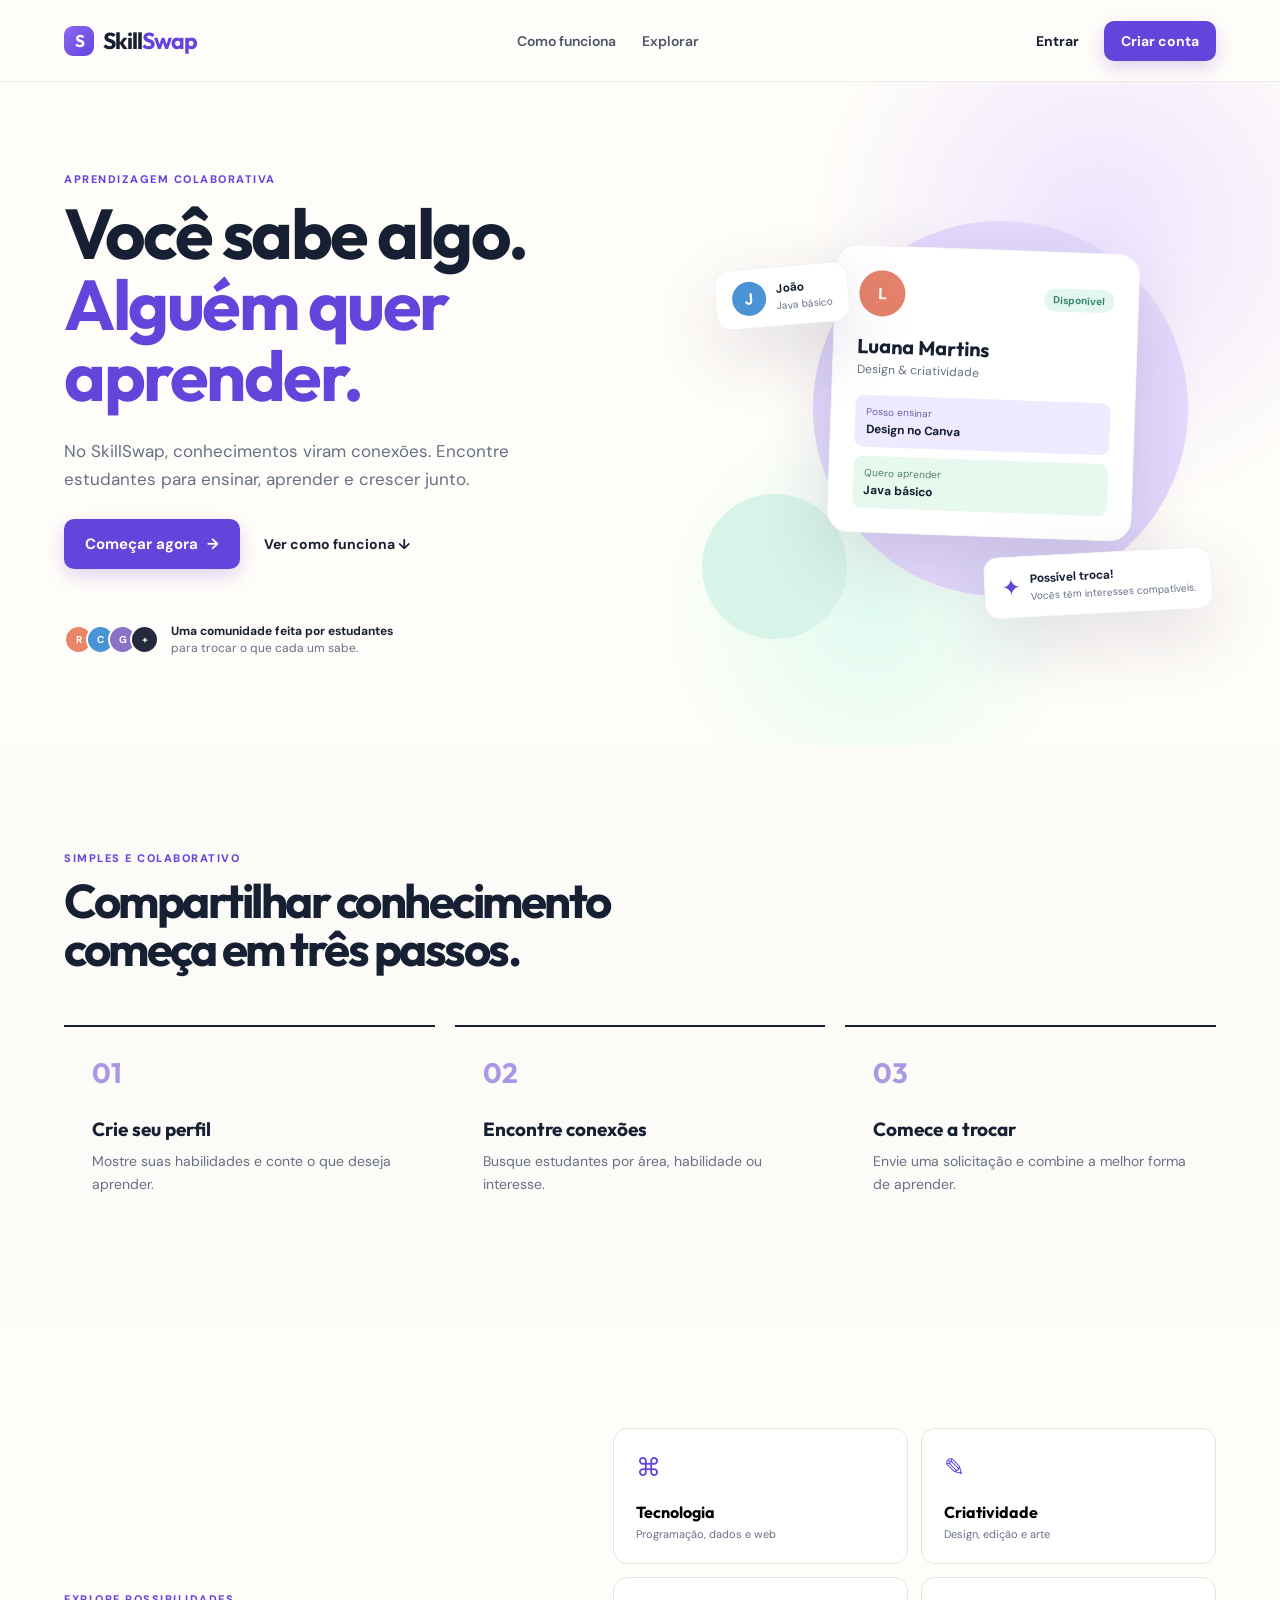
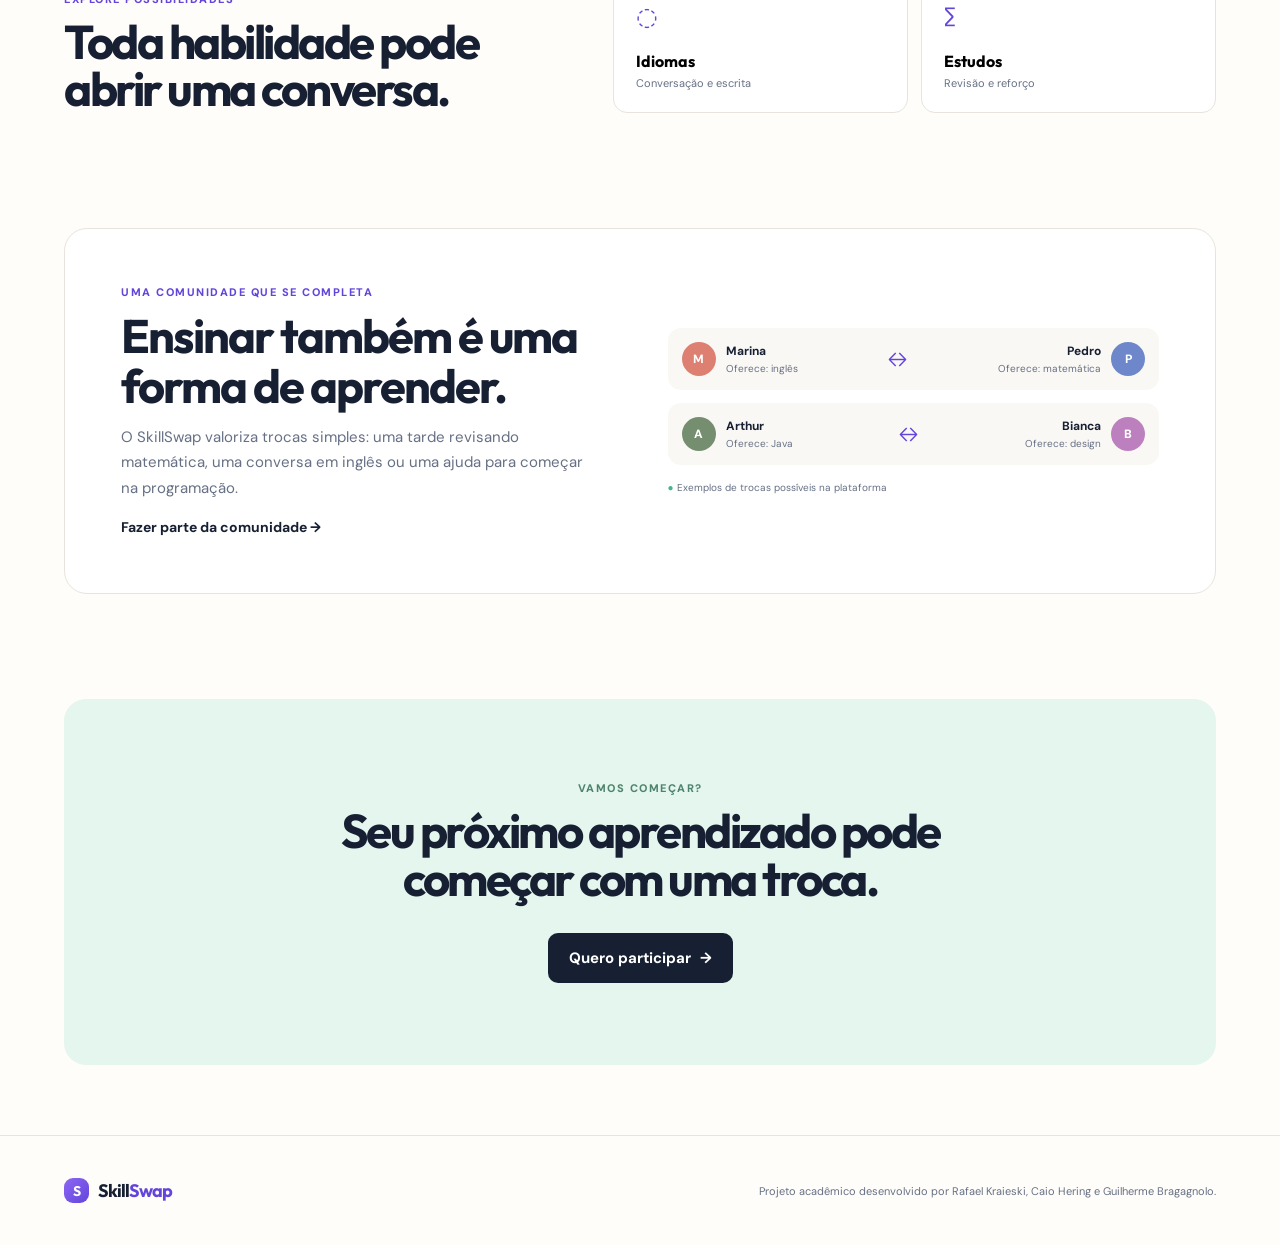
==== src/main/resources/static/index.html @ b2988744 "feat: cria base inicial do SkillSwap" ====
<!DOCTYPE html>
<html lang="pt-BR">
<head>
    <meta charset="UTF-8">
    <meta name="viewport" content="width=device-width, initial-scale=1.0">
    <meta name="description" content="SkillSwap - troque conhecimentos e aprenda com outros estudantes.">
    <title>SkillSwap | Aprender é melhor quando se compartilha</title>
    <link rel="preconnect" href="https://fonts.googleapis.com">
    <link rel="preconnect" href="https://fonts.gstatic.com" crossorigin>
    <link href="https://fonts.googleapis.com/css2?family=DM+Sans:wght@400;500;600;700&family=Outfit:wght@600;700;800&display=swap" rel="stylesheet">
    <link rel="stylesheet" href="css/style.css">
</head>
<body>
    <header class="topbar">
        <a class="brand" href="#inicio" aria-label="SkillSwap, página inicial">
            <span class="brand-mark">S</span>
            <span>Skill<span>Swap</span></span>
        </a>
        <nav aria-label="Navegação principal">
            <a href="#como-funciona">Como funciona</a>
            <a href="#categorias">Explorar</a>
        </nav>
        <div class="header-actions">
            <button class="button button-ghost" type="button" data-demo-message="A área de login será criada no Ciclo 2.">Entrar</button>
            <a class="button button-primary" href="#participar">Criar conta</a>
        </div>
    </header>

    <main id="inicio">
        <section class="hero" aria-labelledby="hero-title">
            <div class="hero-copy">
                <p class="eyebrow">APRENDIZAGEM COLABORATIVA</p>
                <h1 id="hero-title">Você sabe algo. <em>Alguém quer aprender.</em></h1>
                <p class="hero-text">No SkillSwap, conhecimentos viram conexões. Encontre estudantes para ensinar, aprender e crescer junto.</p>
                <div class="hero-actions">
                    <a class="button button-primary button-large" href="#participar">Começar agora <span aria-hidden="true">→</span></a>
                    <a class="text-link" href="#como-funciona">Ver como funciona <span aria-hidden="true">↓</span></a>
                </div>
                <div class="social-proof" aria-label="Informações da comunidade">
                    <div class="avatars" aria-hidden="true"><span>R</span><span>C</span><span>G</span><span>+</span></div>
                    <p><strong>Uma comunidade feita por estudantes</strong><br>para trocar o que cada um sabe.</p>
                </div>
            </div>
            <div class="hero-visual" aria-label="Exemplo de conexão entre habilidades">
                <div class="orb orb-one"></div>
                <div class="orb orb-two"></div>
                <article class="profile-card profile-main">
                    <div class="profile-top"><span class="avatar avatar-lu">L</span><span class="online">Disponível</span></div>
                    <h2>Luana Martins</h2>
                    <p>Design &amp; criatividade</p>
                    <div class="skill-row"><span>Posso ensinar</span><b>Design no Canva</b></div>
                    <div class="skill-row wants"><span>Quero aprender</span><b>Java básico</b></div>
                </article>
                <article class="profile-card profile-small profile-left">
                    <span class="avatar avatar-jo">J</span><div><b>João</b><small>Java básico</small></div>
                </article>
                <article class="match-card"><span class="match-icon">✦</span><div><b>Possível troca!</b><small>Vocês têm interesses compatíveis.</small></div></article>
            </div>
        </section>

        <section class="steps" id="como-funciona" aria-labelledby="steps-title">
            <div class="section-heading"><p class="eyebrow">SIMPLES E COLABORATIVO</p><h2 id="steps-title">Compartilhar conhecimento começa em três passos.</h2></div>
            <div class="steps-grid">
                <article><span class="step-number">01</span><h3>Crie seu perfil</h3><p>Mostre suas habilidades e conte o que deseja aprender.</p></article>
                <article><span class="step-number">02</span><h3>Encontre conexões</h3><p>Busque estudantes por área, habilidade ou interesse.</p></article>
                <article><span class="step-number">03</span><h3>Comece a trocar</h3><p>Envie uma solicitação e combine a melhor forma de aprender.</p></article>
            </div>
        </section>

        <section class="categories" id="categorias" aria-labelledby="categories-title">
            <div><p class="eyebrow">EXPLORE POSSIBILIDADES</p><h2 id="categories-title">Toda habilidade pode abrir uma conversa.</h2></div>
            <div class="category-grid">
                <button type="button" class="category-card" data-category="Tecnologia" data-icon="⌘" data-skills="Java básico, HTML e CSS, lógica de programação"><span>⌘</span><b>Tecnologia</b><small>Programação, dados e web</small></button>
                <button type="button" class="category-card" data-category="Criatividade" data-icon="✎" data-skills="Canva, edição de vídeo, ilustração"><span>✎</span><b>Criatividade</b><small>Design, edição e arte</small></button>
                <button type="button" class="category-card" data-category="Idiomas" data-icon="◌" data-skills="Conversação em inglês, escrita, apresentações"><span>◌</span><b>Idiomas</b><small>Conversação e escrita</small></button>
                <button type="button" class="category-card" data-category="Estudos" data-icon="∑" data-skills="Matemática, física, organização de estudos"><span>∑</span><b>Estudos</b><small>Revisão e reforço</small></button>
            </div>
        </section>

        <section class="community" aria-labelledby="community-title">
            <div class="community-card">
                <div class="community-copy"><p class="eyebrow">UMA COMUNIDADE QUE SE COMPLETA</p><h2 id="community-title">Ensinar também é uma forma de aprender.</h2><p>O SkillSwap valoriza trocas simples: uma tarde revisando matemática, uma conversa em inglês ou uma ajuda para começar na programação.</p><a class="text-link" href="#participar">Fazer parte da comunidade <span aria-hidden="true">→</span></a></div>
                <div class="connection-list" aria-label="Exemplos de trocas de conhecimento">
                    <article><span class="mini-avatar a1">M</span><div><b>Marina</b><small>Oferece: inglês</small></div><span class="swap-arrow">↔</span><div class="align-right"><b>Pedro</b><small>Oferece: matemática</small></div><span class="mini-avatar a2">P</span></article>
                    <article><span class="mini-avatar a3">A</span><div><b>Arthur</b><small>Oferece: Java</small></div><span class="swap-arrow">↔</span><div class="align-right"><b>Bianca</b><small>Oferece: design</small></div><span class="mini-avatar a4">B</span></article>
                    <p class="connection-note"><span>●</span> Exemplos de trocas possíveis na plataforma</p>
                </div>
            </div>
        </section>

        <section class="cta" id="participar">
            <p class="eyebrow">VAMOS COMEÇAR?</p><h2>Seu próximo aprendizado pode começar com uma troca.</h2>
            <button class="button button-dark button-large" type="button" data-demo-message="O cadastro será implementado no Ciclo 2. Por enquanto, esta é a tela inicial do SkillSwap.">Quero participar <span aria-hidden="true">→</span></button>
        </section>
    </main>

    <footer><a class="brand" href="#inicio"><span class="brand-mark">S</span><span>Skill<span>Swap</span></span></a><p>Projeto acadêmico desenvolvido por Rafael Kraieski, Caio Hering e Guilherme Bragagnolo.</p></footer>
    <div class="modal-backdrop" hidden>
        <section class="category-modal" role="dialog" aria-modal="true" aria-labelledby="modal-title">
            <button class="modal-close" type="button" aria-label="Fechar janela">×</button>
            <span class="modal-icon"></span><p class="eyebrow">EXPLORAR CATEGORIA</p><h2 id="modal-title"></h2><p class="modal-description">Estas são algumas habilidades que poderão aparecer nesta categoria quando a busca for implementada.</p><div class="skill-chips"></div><button class="button button-primary modal-action" type="button">Quero explorar depois</button>
        </section>
    </div>
    <div class="toast" role="status" aria-live="polite"></div>
    <script src="js/app.js"></script>
</body>
</html>
---- src/main/resources/static/css/style.css ----
:root { --ink:#172033; --muted:#667085; --paper:#fffdf9; --purple:#6345db; --violet:#8d67f4; --mint:#d8f4e8; --line:#e8e4dd; --shadow:0 24px 70px rgba(39, 28, 75, .14); }
* { box-sizing:border-box; }
html { scroll-behavior:smooth; }
body { margin:0; color:var(--ink); background:var(--paper); font-family:"DM Sans", Arial, sans-serif; }
a { color:inherit; text-decoration:none; }
button { font:inherit; }
.topbar, main > section, footer { padding-left:max(5vw, 24px); padding-right:max(5vw, 24px); }
.topbar { height:82px; display:flex; align-items:center; justify-content:space-between; gap:24px; border-bottom:1px solid rgba(23,32,51,.07); background:rgba(255,253,249,.9); position:sticky; top:0; z-index:5; backdrop-filter:blur(14px); }
.brand { display:inline-flex; align-items:center; gap:9px; font:700 23px "Outfit", sans-serif; letter-spacing:-1px; }.brand > span:last-child > span { color:var(--purple); }.brand-mark { width:30px; height:30px; border-radius:9px; display:grid; place-items:center; color:#fff; background:linear-gradient(135deg,var(--violet),var(--purple)); font-size:17px; }
nav { display:flex; gap:26px; color:#4b5567; font-size:14px; font-weight:600; } nav a:hover,.text-link:hover { color:var(--purple); }.header-actions { display:flex; align-items:center; gap:8px; }
.button { cursor:pointer; border:0; border-radius:10px; padding:11px 17px; font-weight:700; font-size:14px; transition:.2s transform,.2s box-shadow,.2s background; display:inline-flex; align-items:center; justify-content:center; gap:9px; }.button:hover { transform:translateY(-2px); }.button-primary { color:white; background:var(--purple); box-shadow:0 7px 18px rgba(99,69,219,.22); }.button-primary:hover { background:#5338c4; }.button-ghost { background:transparent; color:var(--ink); }.button-large { padding:15px 21px; font-size:15px; }.button-dark { color:#fff; background:var(--ink); }
.hero { min-height:650px; display:grid; grid-template-columns:1.06fr .94fr; align-items:center; gap:50px; overflow:hidden; background:radial-gradient(circle at 86% 22%,#ede5ff 0,transparent 24%), radial-gradient(circle at 68% 80%,#e1fbf0 0,transparent 21%); }.hero-copy { max-width:615px; padding:90px 0; }.eyebrow { color:var(--purple); margin:0 0 12px; font-size:11px; letter-spacing:1.5px; font-weight:800; }.hero h1,.section-heading h2,.categories h2,.cta h2 { font-family:"Outfit",sans-serif; letter-spacing:-2.5px; line-height:1.01; }.hero h1 { max-width:600px; font-size:clamp(48px,5.5vw,78px); margin:0; }.hero h1 em { color:var(--purple); font-style:normal; }.hero-text { max-width:500px; color:var(--muted); font-size:17px; line-height:1.65; margin:26px 0; }.hero-actions { display:flex; align-items:center; gap:24px; }.text-link { color:var(--ink); font-size:14px; font-weight:700; }.social-proof { display:flex; align-items:center; gap:12px; margin-top:54px; }.social-proof p { margin:0; color:var(--muted); line-height:1.35; font-size:12px; }.social-proof strong { color:var(--ink); }.avatars { display:flex; }.avatars span { width:29px; height:29px; display:grid; place-items:center; margin-left:-7px; border:2px solid var(--paper); border-radius:50%; color:white; font-size:10px; font-weight:bold; background:#ea8568; }.avatars span:nth-child(2){background:#4a93d5}.avatars span:nth-child(3){background:#8a72c9}.avatars span:last-child{background:#242a3b}.avatars span:first-child{margin:0;}
.hero-visual { height:470px; position:relative; }.orb { position:absolute; border-radius:50%; }.orb-one { width:375px; height:375px; background:#e3dafd; right:28px; top:42px; }.orb-two { width:145px; height:145px; background:var(--mint); left:4px; bottom:10px; }.profile-card,.match-card { position:absolute; background:#fff; border:1px solid rgba(23,32,51,.05); box-shadow:var(--shadow); }.profile-main { width:305px; border-radius:22px; right:80px; top:70px; padding:24px; transform:rotate(2deg); }.profile-top { display:flex; justify-content:space-between; align-items:center; }.avatar { display:grid; place-items:center; border-radius:50%; width:46px; height:46px; font-weight:800; color:white; }.avatar-lu { background:#e5826b; }.avatar-jo { background:#4a93d5; }.online { color:#348469; border-radius:30px; padding:5px 9px; background:#e4f7ee; font-size:10px; font-weight:700; }.profile-main h2 { margin:17px 0 3px; font:700 20px "Outfit",sans-serif; }.profile-main > p { margin:0 0 18px; color:var(--muted); font-size:12px; }.skill-row { margin-top:9px; padding:10px 11px; background:#efeaff; border-radius:9px; display:flex; flex-direction:column; gap:3px; }.skill-row span { color:#6d5fa4; font-size:10px; }.skill-row b { font-size:12px; }.skill-row.wants { background:#e7f8ef; }.skill-row.wants span { color:#52806b; }.profile-small { display:flex; gap:10px; align-items:center; padding:12px 16px; left:17px; top:87px; border-radius:16px; transform:rotate(-5deg); }.profile-small .avatar { width:34px; height:34px; }.profile-small b,.profile-small small { display:block; }.profile-small b { font-size:12px; }.profile-small small { color:var(--muted); font-size:10px; margin-top:3px; }.match-card { max-width:236px; display:flex; align-items:center; gap:10px; padding:14px 16px; border-radius:15px; right:4px; bottom:35px; transform:rotate(-3deg); }.match-icon { color:var(--purple); font-size:23px; }.match-card b,.match-card small { display:block; }.match-card b { font-size:12px; }.match-card small { color:var(--muted); line-height:1.3; font-size:10px; margin-top:3px; }
.steps { padding-top:105px; padding-bottom:105px; background:#fcfbf8; }.section-heading { max-width:590px; }.section-heading h2,.categories h2,.cta h2 { margin:0; font-size:clamp(32px,3.7vw,49px); }.steps-grid { display:grid; grid-template-columns:repeat(3,1fr); gap:20px; margin-top:53px; }.steps-grid article { padding:28px; border-top:2px solid var(--ink); }.step-number { color:#a999e5; font:700 28px "Outfit",sans-serif; }.steps-grid h3 { margin:27px 0 9px; font:700 19px "Outfit",sans-serif; }.steps-grid p { margin:0; color:var(--muted); line-height:1.6; font-size:14px; }.categories { padding-top:100px; padding-bottom:105px; display:grid; grid-template-columns:.9fr 1.1fr; gap:55px; align-items:end; }.category-grid { display:grid; grid-template-columns:repeat(2,1fr); gap:13px; }.category-card { padding:22px; text-align:left; cursor:pointer; background:#fff; border:1px solid var(--line); border-radius:14px; transition:.2s transform,.2s border; }.category-card:hover { transform:translateY(-4px); border-color:var(--purple); }.category-card span,.category-card b,.category-card small { display:block; }.category-card span { color:var(--purple); font-size:25px; margin-bottom:18px; }.category-card b { font:700 16px "Outfit",sans-serif; }.category-card small { margin-top:5px; color:var(--muted); font-size:11px; }.cta { margin:0 max(5vw,24px) 70px; padding:82px 40px; text-align:center; border-radius:22px; background:#e4f6ee; }.cta h2 { max-width:700px; margin:0 auto 30px; }.cta .eyebrow { color:#4e836d; }footer { min-height:110px; display:flex; align-items:center; justify-content:space-between; gap:25px; border-top:1px solid var(--line); }footer .brand { font-size:18px; }footer .brand-mark { width:25px; height:25px; font-size:14px; }footer p { color:var(--muted); font-size:11px; }.toast { position:fixed; opacity:0; pointer-events:none; bottom:24px; left:50%; transform:translate(-50%,20px); max-width:380px; padding:12px 16px; color:#fff; border-radius:10px; background:var(--ink); font-size:13px; box-shadow:var(--shadow); transition:.25s opacity,.25s transform; z-index:10; }.toast.show { opacity:1; transform:translate(-50%,0); }
.community { padding-top:10px; padding-bottom:105px; }.community-card { display:grid; grid-template-columns:1fr 1fr; gap:55px; align-items:center; padding:56px; border:1px solid var(--line); border-radius:23px; background:#fff; }.community-copy h2 { max-width:470px; margin:0; font:700 clamp(32px,3.7vw,47px)/1.05 "Outfit",sans-serif; letter-spacing:-2px; }.community-copy > p:not(.eyebrow) { max-width:470px; color:var(--muted); font-size:15px; line-height:1.7; }.connection-list { display:grid; gap:13px; }.connection-list article { display:flex; align-items:center; gap:10px; padding:14px; border-radius:13px; background:#faf8f4; }.mini-avatar { width:34px; height:34px; flex:0 0 34px; display:grid; place-items:center; border-radius:50%; color:#fff; font-size:12px; font-weight:800; }.a1{background:#dd8072}.a2{background:#6e87ca}.a3{background:#768e70}.a4{background:#bd80bf}.connection-list b,.connection-list small { display:block; }.connection-list b { font-size:12px; }.connection-list small { color:var(--muted); margin-top:3px; font-size:10px; }.swap-arrow { color:var(--purple); margin-left:auto; margin-right:auto; font-size:19px; }.align-right { text-align:right; }.connection-note { margin:3px 0 0; color:var(--muted); font-size:10px; }.connection-note span { color:#44b58c; }.modal-backdrop { position:fixed; inset:0; display:grid; place-items:center; padding:24px; background:rgba(23,32,51,.42); backdrop-filter:blur(4px); z-index:20; }.modal-backdrop[hidden] { display:none; }.category-modal { width:min(470px,100%); position:relative; padding:36px; background:var(--paper); border-radius:20px; box-shadow:0 30px 90px rgba(18,20,38,.3); }.modal-close { position:absolute; right:15px; top:12px; cursor:pointer; width:32px; height:32px; color:var(--muted); border:0; background:transparent; font-size:27px; line-height:1; }.modal-icon { display:grid; place-items:center; width:49px; height:49px; margin-bottom:19px; border-radius:14px; color:var(--purple); background:#eee9ff; font-size:27px; }.category-modal h2 { margin:0 0 9px; font:700 31px "Outfit",sans-serif; letter-spacing:-1px; }.modal-description { margin:0; color:var(--muted); font-size:14px; line-height:1.6; }.skill-chips { display:flex; flex-wrap:wrap; gap:8px; margin:25px 0; }.skill-chips span { padding:8px 10px; color:#514587; border-radius:8px; background:#eeeaff; font-size:12px; font-weight:600; }.no-scroll { overflow:hidden; }
@media (max-width:780px){ .topbar{height:68px}.topbar nav,.button-ghost{display:none}.hero{grid-template-columns:1fr;gap:0}.hero-copy{padding:65px 0 25px}.hero-visual{height:400px}.profile-main{right:12%;}.steps-grid,.categories,.community-card{grid-template-columns:1fr}.categories{gap:30px}.community-card{gap:35px;padding:32px}.cta{margin-left:24px;margin-right:24px;padding:65px 22px}footer{align-items:flex-start;flex-direction:column;padding-top:25px;padding-bottom:25px}.hero h1{font-size:52px}.social-proof{margin-top:35px} }
@media (max-width:470px){ .topbar{padding-left:18px;padding-right:18px}.brand{font-size:20px}.header-actions .button-primary{padding:9px 12px}.hero h1{font-size:43px}.hero-actions{align-items:flex-start;flex-direction:column;gap:18px}.hero-visual{transform:scale(.85);transform-origin:left top;width:118%;}.profile-main{right:3%}.category-grid{grid-template-columns:1fr}.steps-grid{gap:0}.steps-grid article{padding-left:0;padding-right:0} }
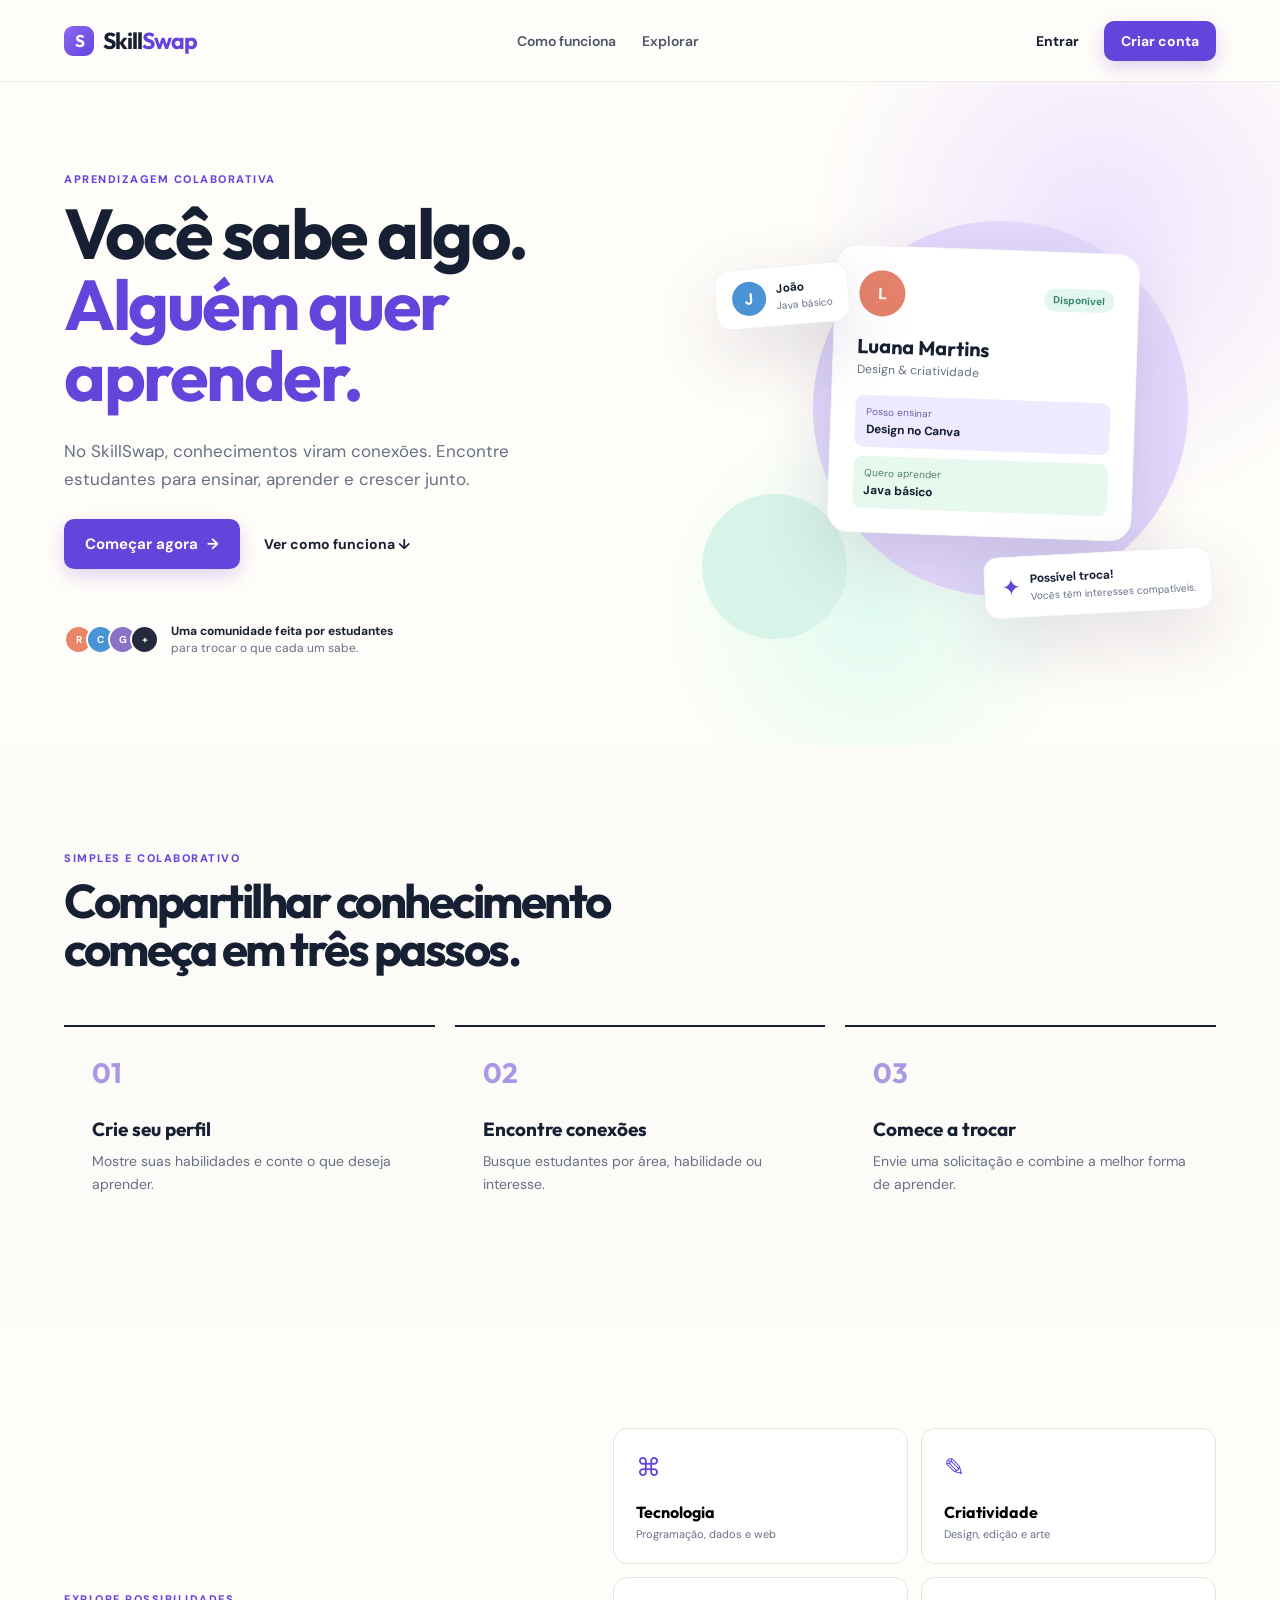
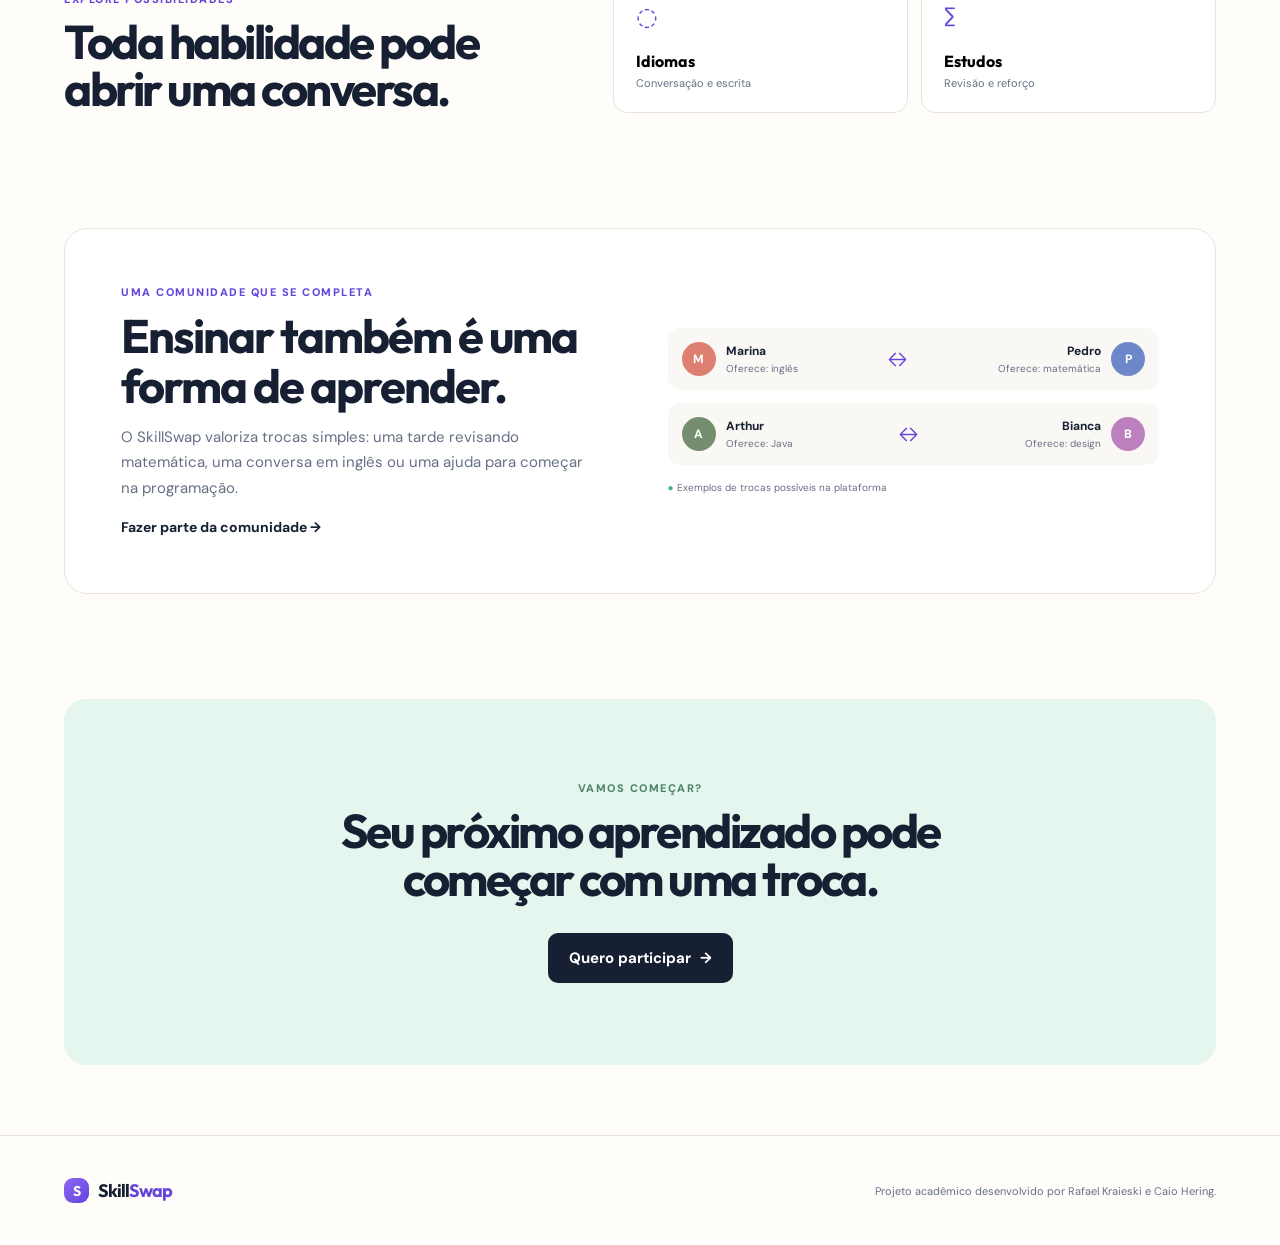
==== commit be3eac30: "docs: atualiza equipe do projeto" ====
--- a/src/main/resources/static/index.html
+++ b/src/main/resources/static/index.html
@@ -94,7 +94,7 @@
         </section>
     </main>
 
-    <footer><a class="brand" href="#inicio"><span class="brand-mark">S</span><span>Skill<span>Swap</span></span></a><p>Projeto acadêmico desenvolvido por Rafael Kraieski, Caio Hering e Guilherme Bragagnolo.</p></footer>
+    <footer><a class="brand" href="#inicio"><span class="brand-mark">S</span><span>Skill<span>Swap</span></span></a><p>Projeto acadêmico desenvolvido por Rafael Kraieski e Caio Hering.</p></footer>
     <div class="modal-backdrop" hidden>
         <section class="category-modal" role="dialog" aria-modal="true" aria-labelledby="modal-title">
             <button class="modal-close" type="button" aria-label="Fechar janela">×</button>
